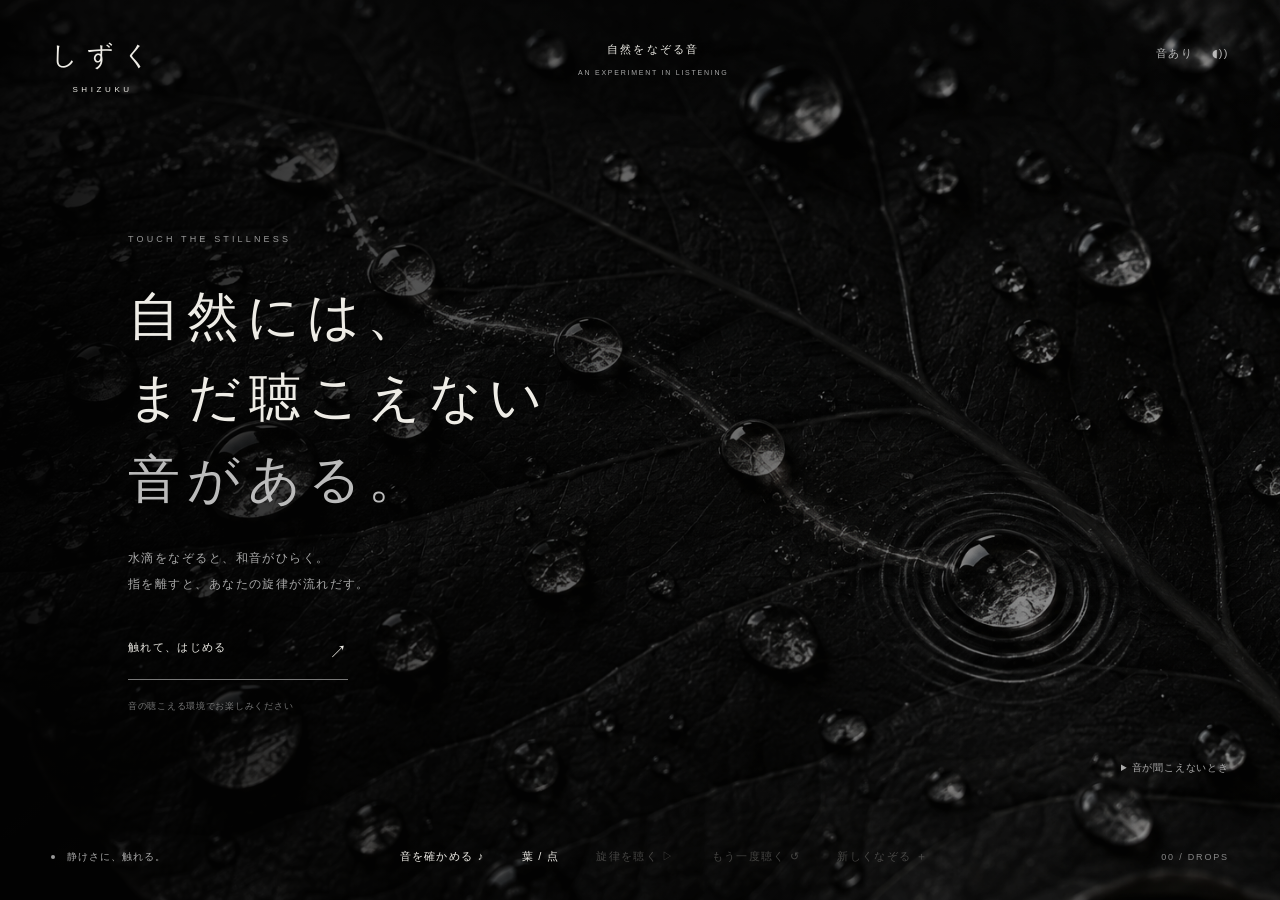
==== SHIZUKU/index.html @ d62df3da "Bake image-aligned leaf light and bound rendering cost" ====
<!doctype html><html lang="ja"><head><meta charset="utf-8"><meta name="viewport" content="width=device-width,initial-scale=1"><meta name="theme-color" content="#080909"><title>しずく — 自然をなぞる音</title><link rel="stylesheet" href="style.css"></head><body><div id="leaf"></div><canvas id="field" aria-label="水滴の演奏面。ドラッグでなぞるか、キーボードの矢印で点を選び、スペースで演奏、Enterで旋律を再生できます" tabindex="0"></canvas><header><a class="wordmark" href="./"><span class="wordmark-ja">しずく</span><span class="wordmark-en">SHIZUKU</span></a><div class="edition">自然をなぞる音<br><small>AN EXPERIMENT IN LISTENING</small></div><button id="sound" aria-label="音を消す" aria-pressed="false">音あり <span>◖))</span></button></header><main id="intro"><p class="eyebrow">TOUCH THE STILLNESS</p><h1>自然には、<br>まだ聴こえない<br><em>音がある。</em></h1><p class="lead">水滴をなぞると、和音がひらく。<br>指を離すと、あなたの旋律が流れだす。</p><button id="start">触れて、はじめる <span>↗</span></button><p class="note">音の聴こえる環境でお楽しみください</p></main><details id="audioHelp"><summary>音が聞こえないとき</summary><p>確認音を再生</p><audio id="nativeCheck" controls preload="metadata" src="assets/confirmation.wav"></audio><p id="trackLabel" hidden>あなたの旋律を再生</p><audio id="nativeTrack" controls preload="none" hidden></audio><p id="audioReport" role="status"></p></details><div id="live" role="status" aria-live="polite"></div><footer><div class="phase"><span id="dot"></span><span id="status">静けさに、触れる。</span></div><div class="controls"><button id="testSound">音を確かめる ♪</button><button id="view" aria-pressed="false">葉 / 点</button><button id="finish" disabled>旋律を聴く ▷</button><button id="replay" disabled>もう一度聴く ↺</button><button id="clear" disabled>新しくなぞる ＋</button></div><span class="counter" id="count">00 / DROPS</span></footer><script src="music.js"></script><script src="media-audio.js"></script><script src="app.js?v=vein2"></script></body></html>
---- SHIZUKU/style.css ----
*{box-sizing:border-box}html,body{margin:0;width:100%;height:100%;overflow:hidden;background:#080909;color:#eeece6;font-family:'Hiragino Mincho ProN','Yu Mincho',serif}#leaf{position:fixed;inset:0;background:linear-gradient(90deg,rgba(0,0,0,.94),rgba(0,0,0,.5) 38%,rgba(0,0,0,.17)),url('assets/leaf.png') center/cover;opacity:.75;transition:opacity 2.5s}body.abstract #leaf{opacity:.035}body.playing #leaf{opacity:.09}body.abstract.playing #leaf{opacity:.035}canvas{position:fixed;inset:0;width:100%;height:100%;touch-action:none;outline:none}canvas:focus-visible{box-shadow:inset 0 0 0 1px #aaa}header{position:fixed;top:38px;left:4%;right:4%;display:flex;align-items:start;justify-content:space-between;pointer-events:none}header>*{pointer-events:auto}.wordmark{color:inherit;text-decoration:none;font-size:26px;letter-spacing:.35em}.wordmark span{display:block;font:8px sans-serif;letter-spacing:.45em;margin-top:12px}.edition{text-align:center;font-size:11px;letter-spacing:.2em;line-height:2}.edition small{font:7px sans-serif;letter-spacing:.25em;color:#aaa}button{font:11px 'Hiragino Kaku Gothic ProN',sans-serif;color:inherit;cursor:pointer;border:0;background:transparent;letter-spacing:.12em}button:focus-visible{outline:1px solid #ddd;outline-offset:7px}button:disabled{opacity:.25;cursor:default}#sound{padding:8px 0;color:#bbb}#sound span{padding-left:14px}main{position:fixed;left:10%;top:25%;pointer-events:none;transition:opacity 1s,transform 1s}main button{pointer-events:auto}.eyebrow{font:9px sans-serif;letter-spacing:.35em;color:#999;margin-bottom:32px}h1{font-weight:400;font-size:clamp(32px,4.1vw,62px);line-height:1.55;letter-spacing:.14em;margin:0}h1 em{font-style:normal;color:#bbb}.lead{font-size:12px;line-height:2.2;letter-spacing:.12em;color:#aaa;margin:25px 0 27px}#start{border-bottom:1px solid #777;padding:15px 0;width:220px;text-align:left}#start span{float:right;font-size:18px}.note{font:9px sans-serif;color:#777;letter-spacing:.08em;margin-top:20px}.started main{opacity:0;transform:translateY(-10px);pointer-events:none}.started main button{pointer-events:none}footer{position:fixed;bottom:35px;left:4%;right:4%;display:flex;align-items:center;justify-content:space-between;gap:20px;font:10px sans-serif;letter-spacing:.1em;pointer-events:none}footer button{pointer-events:auto}.phase{display:flex;align-items:center;gap:12px;color:#aaa}#dot{height:4px;width:4px;background:#999;border-radius:50%}.controls{display:flex;gap:25px}.counter{font:9px sans-serif;letter-spacing:.2em;color:#888}#live{position:fixed;left:0;right:0;bottom:100px;text-align:center;font-size:12px;letter-spacing:.2em;color:#bbb;pointer-events:none}@media(max-width:650px){header{top:25px;left:7%;right:7%}.edition{display:none}main{left:10%;top:25%}h1{font-size:38px}.eyebrow{font-size:8px}footer{left:7%;right:7%;bottom:25px;flex-wrap:wrap}.phase{width:100%;margin-bottom:9px}.controls{gap:18px}.controls button{font-size:10px}#leaf{background-position:center}#live{bottom:120px;font-size:10px}}
@media(prefers-reduced-motion:reduce){#leaf,main{transition:none}}

body.started #leaf{background-image:url("assets/leaf.png")}
/* Keep the photograph and its measured hit targets in the same coordinate space. */
#leaf{background-size:cover;background-position:center}

@media(max-width:650px){footer .controls{gap:12px;flex-wrap:wrap}footer .counter{display:none}}
footer .controls button{white-space:nowrap}
@media(max-width:900px){footer{flex-wrap:wrap;gap:16px}footer .phase{width:100%}footer .controls{width:100%;display:flex;flex-wrap:wrap;justify-content:space-between;gap:14px}footer .counter{display:none}}

#audioHelp{position:fixed;right:4%;bottom:125px;z-index:5;color:#aaa;font:10px sans-serif;letter-spacing:.08em;max-width:320px}#audioHelp[open]{padding:18px;background:rgba(8,12,10,.95);border:1px solid #333}#audioHelp summary{cursor:pointer}#audioHelp p{line-height:1.8}#audioHelp audio{display:block;width:280px;max-width:70vw;height:36px}#audioHelp audio[hidden]{display:none}

.wordmark{display:flex;flex-direction:column;align-items:center;letter-spacing:normal;text-align:center}.wordmark .wordmark-ja{font:inherit;font-size:26px;letter-spacing:.35em;margin-top:0;margin-right:-.35em}.wordmark .wordmark-en{letter-spacing:.45em;margin-right:-.45em}
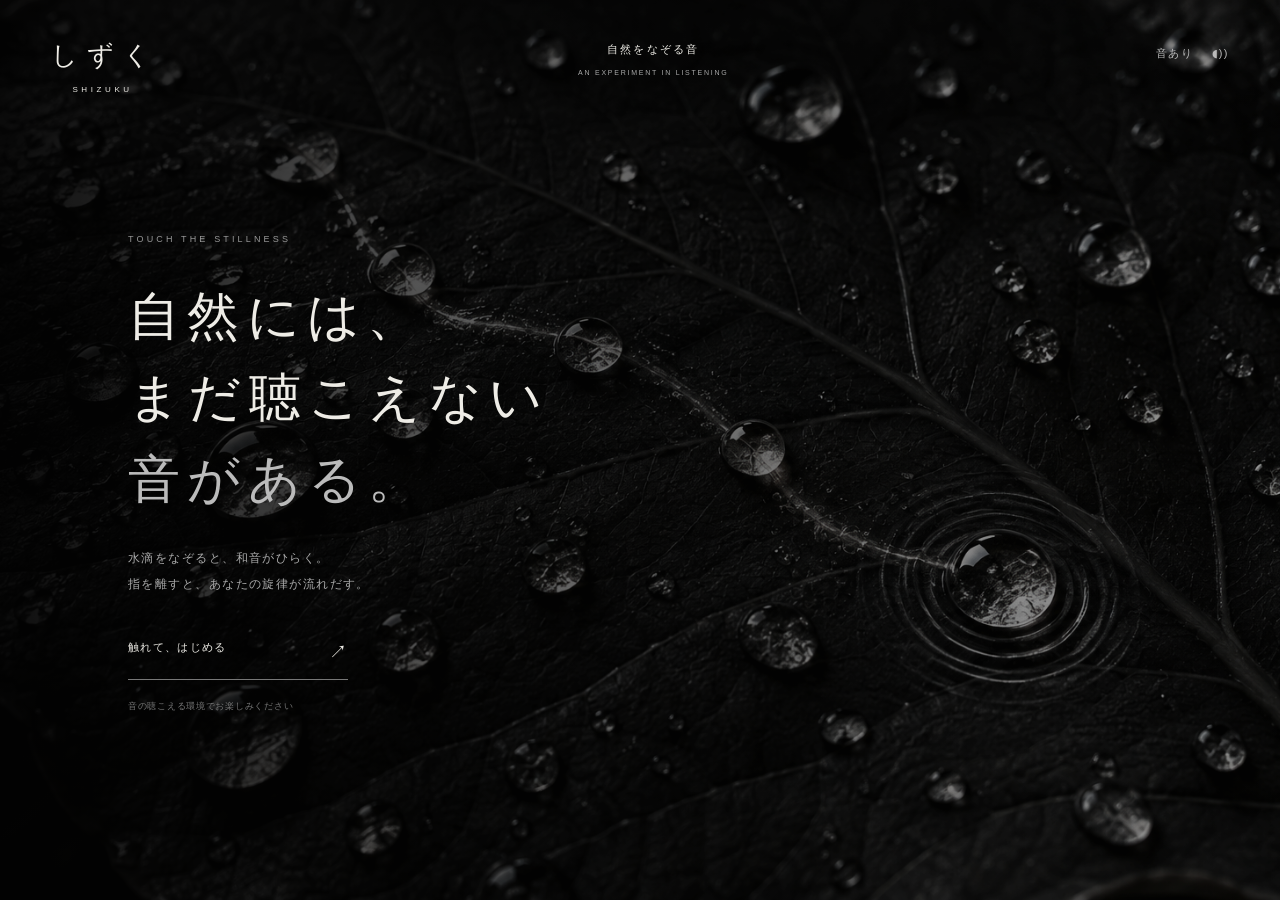
==== commit 1a53e558: "Minimize SHIZUKU controls and show replay only after music" ====
--- a/SHIZUKU/index.html
+++ b/SHIZUKU/index.html
@@ -1 +1 @@
-<!doctype html><html lang="ja"><head><meta charset="utf-8"><meta name="viewport" content="width=device-width,initial-scale=1"><meta name="theme-color" content="#080909"><title>しずく — 自然をなぞる音</title><link rel="stylesheet" href="style.css"></head><body><div id="leaf"></div><canvas id="field" aria-label="水滴の演奏面。ドラッグでなぞるか、キーボードの矢印で点を選び、スペースで演奏、Enterで旋律を再生できます" tabindex="0"></canvas><header><a class="wordmark" href="./"><span class="wordmark-ja">しずく</span><span class="wordmark-en">SHIZUKU</span></a><div class="edition">自然をなぞる音<br><small>AN EXPERIMENT IN LISTENING</small></div><button id="sound" aria-label="音を消す" aria-pressed="false">音あり <span>◖))</span></button></header><main id="intro"><p class="eyebrow">TOUCH THE STILLNESS</p><h1>自然には、<br>まだ聴こえない<br><em>音がある。</em></h1><p class="lead">水滴をなぞると、和音がひらく。<br>指を離すと、あなたの旋律が流れだす。</p><button id="start">触れて、はじめる <span>↗</span></button><p class="note">音の聴こえる環境でお楽しみください</p></main><details id="audioHelp"><summary>音が聞こえないとき</summary><p>確認音を再生</p><audio id="nativeCheck" controls preload="metadata" src="assets/confirmation.wav"></audio><p id="trackLabel" hidden>あなたの旋律を再生</p><audio id="nativeTrack" controls preload="none" hidden></audio><p id="audioReport" role="status"></p></details><div id="live" role="status" aria-live="polite"></div><footer><div class="phase"><span id="dot"></span><span id="status">静けさに、触れる。</span></div><div class="controls"><button id="testSound">音を確かめる ♪</button><button id="view" aria-pressed="false">葉 / 点</button><button id="finish" disabled>旋律を聴く ▷</button><button id="replay" disabled>もう一度聴く ↺</button><button id="clear" disabled>新しくなぞる ＋</button></div><span class="counter" id="count">00 / DROPS</span></footer><script src="music.js"></script><script src="media-audio.js"></script><script src="app.js?v=vein2"></script></body></html>
+<!doctype html><html lang="ja"><head><meta charset="utf-8"><meta name="viewport" content="width=device-width,initial-scale=1"><meta name="theme-color" content="#080909"><title>しずく — 自然をなぞる音</title><link rel="stylesheet" href="style.css?v=minimal1"></head><body><div id="leaf"></div><canvas id="field" aria-label="水滴の演奏面。ドラッグでなぞるか、キーボードの矢印で点を選び、スペースで演奏、Enterで旋律を再生できます" tabindex="0"></canvas><header><a class="wordmark" href="./"><span class="wordmark-ja">しずく</span><span class="wordmark-en">SHIZUKU</span></a><div class="edition">自然をなぞる音<br><small>AN EXPERIMENT IN LISTENING</small></div><button id="sound" aria-label="音を消す" aria-pressed="false">音あり <span>◖))</span></button></header><main id="intro"><p class="eyebrow">TOUCH THE STILLNESS</p><h1>自然には、<br>まだ聴こえない<br><em>音がある。</em></h1><p class="lead">水滴をなぞると、和音がひらく。<br>指を離すと、あなたの旋律が流れだす。</p><button id="start">触れて、はじめる <span>↗</span></button><p class="note">音の聴こえる環境でお楽しみください</p></main><details id="audioHelp" hidden><summary>音が聞こえないとき</summary><button id="testSound">音を確かめる ♪</button><p>確認音を再生</p><audio id="nativeCheck" controls preload="metadata" src="assets/confirmation.wav"></audio><p id="trackLabel" hidden>あなたの旋律を再生</p><audio id="nativeTrack" controls preload="none" hidden></audio><p id="audioReport" role="status"></p></details><div id="live" role="status" aria-live="polite"></div><footer><button id="replay" hidden disabled>もう一度聴く ↺</button></footer><span id="status" class="sr-only" role="status" aria-live="polite"></span><span id="count" hidden></span><script src="music.js"></script><script src="media-audio.js"></script><script src="veins.js"></script><script src="app.js?v=minimal1"></script></body></html>
--- a/SHIZUKU/style.css
+++ b/SHIZUKU/style.css
@@ -12,3 +12,11 @@
 #audioHelp{position:fixed;right:4%;bottom:125px;z-index:5;color:#aaa;font:10px sans-serif;letter-spacing:.08em;max-width:320px}#audioHelp[open]{padding:18px;background:rgba(8,12,10,.95);border:1px solid #333}#audioHelp summary{cursor:pointer}#audioHelp p{line-height:1.8}#audioHelp audio{display:block;width:280px;max-width:70vw;height:36px}#audioHelp audio[hidden]{display:none}
 
 .wordmark{display:flex;flex-direction:column;align-items:center;letter-spacing:normal;text-align:center}.wordmark .wordmark-ja{font:inherit;font-size:26px;letter-spacing:.35em;margin-top:0;margin-right:-.35em}.wordmark .wordmark-en{letter-spacing:.45em;margin-right:-.45em}
+
+/* The artwork remains quiet until a finished phrase can be replayed. */
+[hidden]{display:none!important}
+footer{justify-content:center;left:4%;right:4%;gap:0}
+footer #replay{padding:12px 20px;color:#b8bbb6;background:rgba(8,12,10,.35);border-radius:2px}
+.sr-only{position:absolute;width:1px;height:1px;padding:0;margin:-1px;overflow:hidden;clip:rect(0,0,0,0);white-space:nowrap;border:0}
+#audioHelp{bottom:85px}
+#audioHelp #testSound{padding:10px 0;text-decoration:underline;text-underline-offset:4px}
